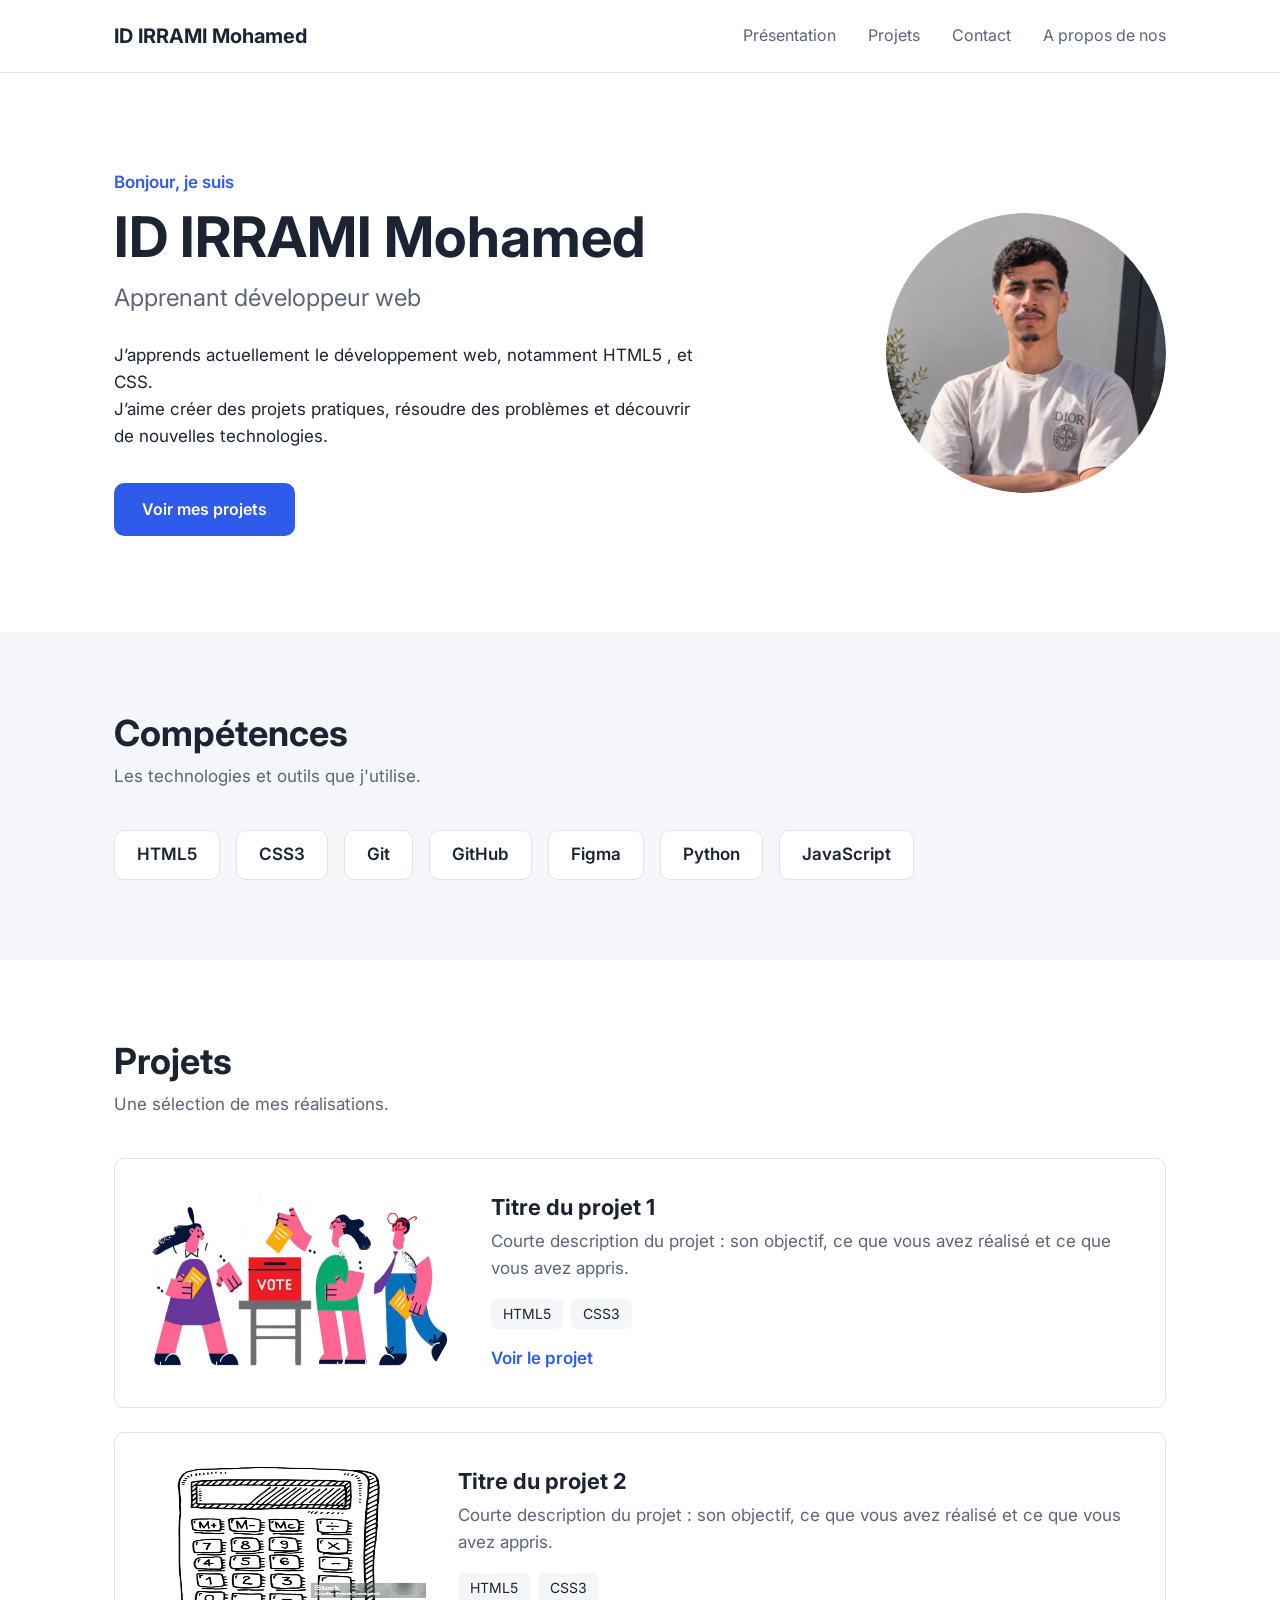
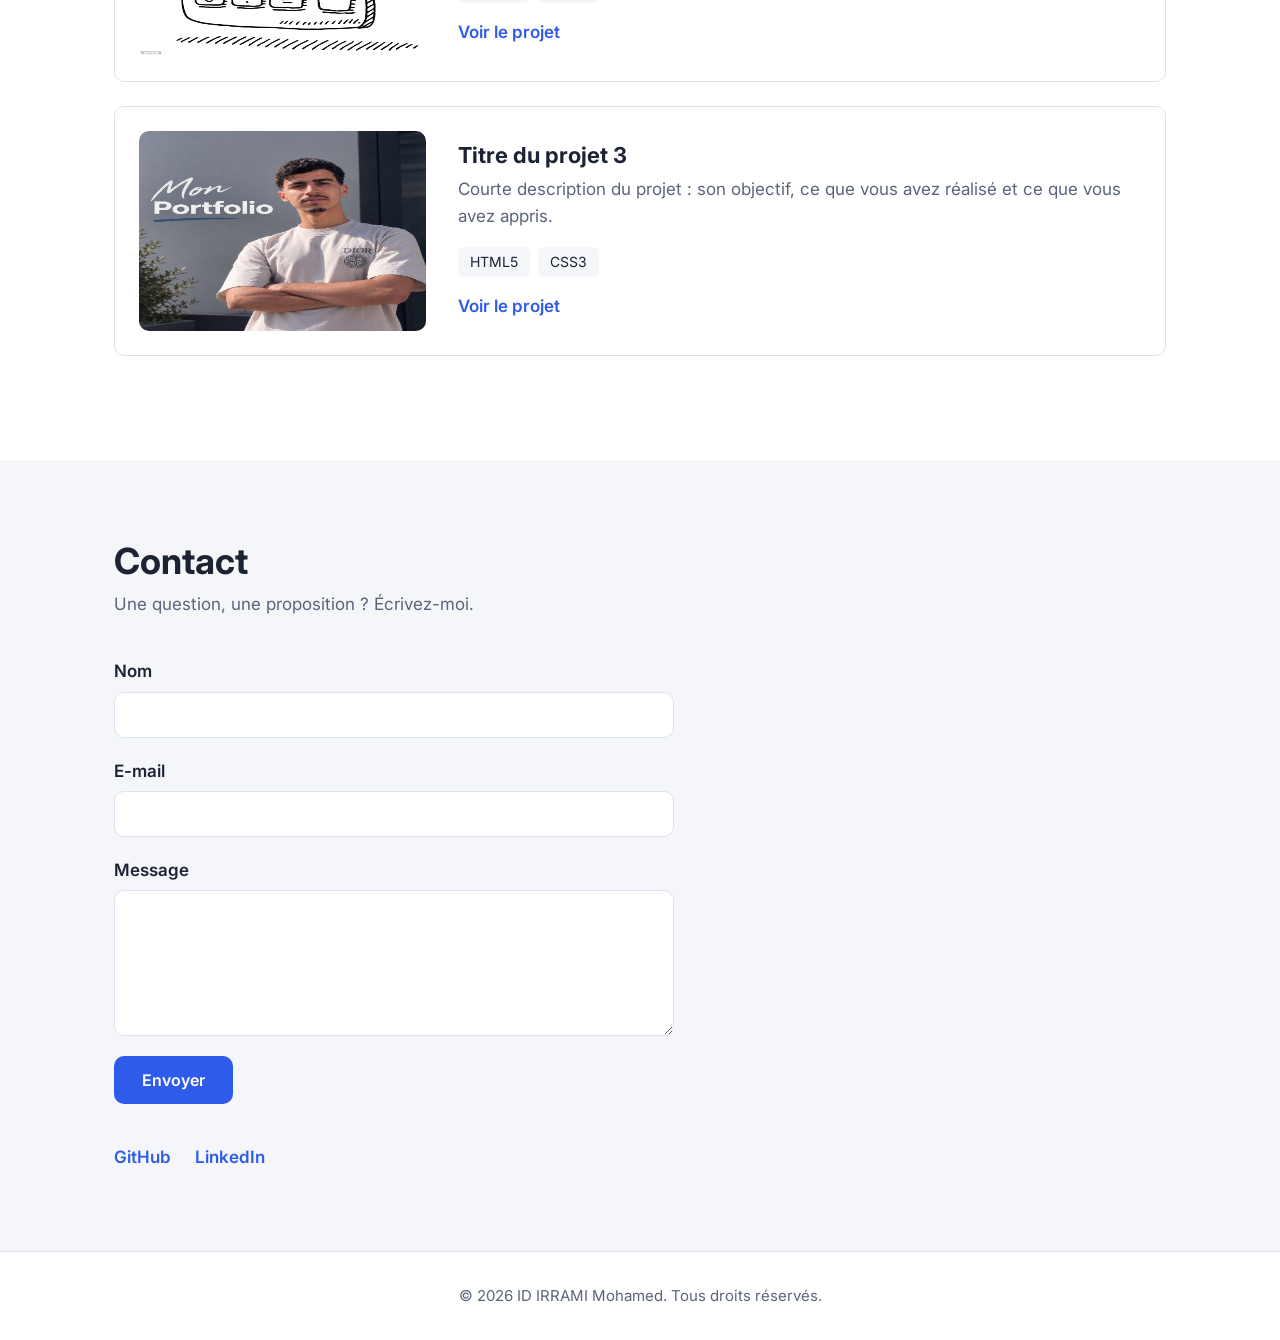
==== site/index.html @ 2b34ba73 "first commit" ====
<!DOCTYPE html>
<html lang="fr">
<head>
  <meta charset="UTF-8">
  <meta name="viewport" content="width=device-width, initial-scale=1.0">
  <meta name="description" content="Portfolio de Prénom Nom, apprenant développeur web.">
  <title>ID IRRAMI Mohamed — Portfolio</title>

  <!-- Police Inter (Google Fonts) -->
  <link rel="preconnect" href="https://fonts.googleapis.com">
  <link rel="preconnect" href="https://fonts.gstatic.com" crossorigin>
  <link href="https://fonts.googleapis.com/css2?family=Inter:wght@400;600;700&amp;display=swap" rel="stylesheet">

  <link rel="stylesheet" href="css/style.css">
</head>
<body>

  <!-- ========== EN-TÊTE ========== -->
  <header class="en-tete">
    <div class="conteneur en-tete__contenu">
      <a class="logo" href="#presentation.html">ID IRRAMI Mohamed</a>
      <nav aria-label="Navigation principale">
        <ul class="menu">
          <li><a href="presentation.html">Présentation</a></li>
          <li><a href="projet.html">Projets</a></li>
          <li><a href="contact.html">Contact</a></li>
          <li><a href="Apropos.html">A propos de nos</a></li>
        </ul>
      </nav>
    </div>
  </header>

  <main>

    <!-- ========== PRÉSENTATION ========== -->
    <section id="presentation" class="presentation">
      <div class="conteneur presentation__contenu">
        <div class="presentation__texte">
          <p class="surtitre">Bonjour, je suis</p>
          <h1>ID IRRAMI Mohamed</h1>
          <p class="metier">Apprenant développeur web</p>
          <p>

J’apprends actuellement le développement web, notamment HTML5 , et CSS. <br>
J’aime créer des projets pratiques, résoudre des problèmes et découvrir de nouvelles technologies.</p>
          <a class="bouton" href="#projets">Voir mes projets</a>
        </div>
        <img class="presentation__photo" src="images/avatar.png" alt="Portrait de Prénom Nom" width="280" height="280">
      </div>
    </section>

    <!-- ========== COMPÉTENCES ========== -->
    <section id="competences" class="section section--claire">
      <div class="conteneur">
        <h2>Compétences</h2>
        <p class="section__intro">Les technologies et outils que j'utilise.</p>
        <ul class="competences">
          <li>HTML5</li>
          <li>CSS3</li>
          <li>Git</li>
          <li>GitHub</li>
          <li>Figma</li>
          <li>Python</li>
          <li>JavaScript</li>
        </ul>
      </div>
    </section>

    <!-- ========== PROJETS ========== -->
    <section id="projets" class="section">
      <div class="conteneur">
        <h2>Projets</h2>
        <p class="section__intro">Une sélection de mes réalisations.</p>

        <div class="projets">

          <article class="projet">
            <img class="projet__image" src="images/projet-1.png" alt="Aperçu du projet 1" width="320" height="200">
            <div class="projet__texte">
              <h3>Titre du projet 1</h3>
              <p>Courte description du projet : son objectif, ce que vous avez réalisé et ce que vous avez appris.</p>
              <ul class="technologies">
                <li>HTML5</li>
                <li>CSS3</li>
              </ul>
              <a class="lien" href="#">Voir le projet</a>
            </div>
          </article>

          <article class="projet">
            <img class="projet__image" src="images/projet-2.png" alt="Aperçu du projet 2" width="320" height="200">
            <div class="projet__texte">
              <h3>Titre du projet 2</h3>
              <p>Courte description du projet : son objectif, ce que vous avez réalisé et ce que vous avez appris.</p>
              <ul class="technologies">
                <li>HTML5</li>
                <li>CSS3</li>
              </ul>
              <a class="lien" href="#">Voir le projet</a>
            </div>
          </article>

          <article class="projet">
            <img class="projet__image" src="images/projet-3.jpeg" alt="Aperçu du projet 3" width="320" height="200">
            <div class="projet__texte">
              <h3>Titre du projet 3</h3>
              <p>Courte description du projet : son objectif, ce que vous avez réalisé et ce que vous avez appris.</p>
              <ul class="technologies">
                <li>HTML5</li>
                <li>CSS3</li>
              </ul>
              <a class="lien" href="#">Voir le projet</a>
            </div>
          </article>

        </div>
      </div>
    </section>

    <!-- ========== CONTACT ========== -->
    <section id="contact" class="section section--claire">
      <div class="conteneur">
        <h2>Contact</h2>
        <p class="section__intro">Une question, une proposition ? Écrivez-moi.</p>

        <form class="formulaire" action="#" method="post">
          <label for="nom">Nom</label>
          <input id="nom" name="nom" type="text">

          <label for="email">E-mail</label>
          <input id="email" name="email" type="text">

          <label for="message">Message</label>
          <textarea id="message" name="message" rows="6"></textarea>

          <button class="bouton" type="submit">Envoyer</button>
        </form>

        <ul class="reseaux">
          <li><a class="lien" href="#">GitHub</a></li>
          <li><a class="lien" href="#">LinkedIn</a></li>
        </ul>
      </div>
    </section>

  </main>

  <!-- ========== PIED DE PAGE ========== -->
  <footer class="pied">
    <div class="conteneur">
      <p>© 2026 ID IRRAMI Mohamed. Tous droits réservés.</p>
    </div>
  </footer>

</body>
</html>
---- site/css/style.css ----
/* ==========================================================
   Portfolio — modèle de départ (une seule page)
   Sommaire :
   1. Variables
   2. Base
   3. En-tête
   4. Présentation
   5. Sections communes
   6. Compétences
   7. Projets
   8. Contact
   9. Pied de page
   ========================================================== */

/* ---------- 1. Variables ---------- */
:root {
  /* Couleurs */
  --couleur-fond: #ffffff;
  --couleur-fond-clair: #f4f6fa;
  --couleur-texte: #1c2333;
  --couleur-texte-doux: #5b6478;
  --couleur-principale: #2f5bea;
  --couleur-bordure: #dde3ec;

  /* Typographie */
  --police: "Inter", Arial, sans-serif;

  /* Mise en page */
  --largeur-max: 1100px;
  --rayon: 10px;
}

/* ---------- 2. Base ---------- */
* {
  box-sizing: border-box;
}

body {
  margin: 0;
  font-family: var(--police);
  font-size: 17px;
  line-height: 1.6;
  color: var(--couleur-texte);
  background-color: var(--couleur-fond);
}

h1,
h2,
h3 {
  margin: 0;
  line-height: 1.2;
}

p {
  margin: 0;
}

ul {
  margin: 0;
  padding: 0;
  list-style: none;
}

a {
  color: inherit;
  text-decoration: none;
}

.conteneur {
  max-width: var(--largeur-max);
  margin: 0 auto;
  padding: 0 24px;
}

.bouton {
  display: inline-block;
  padding: 14px 28px;
  border: none;
  border-radius: var(--rayon);
  font-family: var(--police);
  font-size: 16px;
  font-weight: 600;
  color: #ffffff;
  background-color: var(--couleur-principale);
  cursor: pointer;
}

.lien {
  font-weight: 600;
  color: var(--couleur-principale);
}

/* ---------- 3. En-tête ---------- */
.en-tete {
  border-bottom: 1px solid var(--couleur-bordure);
}

.en-tete__contenu {
  display: flex;
  justify-content: space-between;
  align-items: center;
  height: 72px;
}

.logo {
  font-size: 20px;
  font-weight: 700;
}

.menu {
  display: flex;
  gap: 32px;
}

.menu a {
  font-size: 16px;
  color: var(--couleur-texte-doux);
}

/* ---------- 4. Présentation ---------- */
.presentation {
  padding: 96px 0;
}

.presentation__contenu {
  display: flex;
  justify-content: space-between;
  align-items: center;
  gap: 64px;
}

.presentation__texte {
  max-width: 600px;
}

.surtitre {
  margin-bottom: 8px;
  font-weight: 600;
  color: var(--couleur-principale);
}

.presentation h1 {
  font-size: 56px;
}

.metier {
  margin-top: 8px;
  margin-bottom: 24px;
  font-size: 24px;
  color: var(--couleur-texte-doux);
}

.presentation .bouton {
  margin-top: 32px;
}

.presentation__photo {
  width: 280px;
  height: 280px;
  border-radius: 50%;
}

/* ---------- 5. Sections communes ---------- */
.section {
  padding: 80px 0;
}

.section--claire {
  background-color: var(--couleur-fond-clair);
}

.section h2 {
  font-size: 36px;
}

.section__intro {
  margin-top: 8px;
  margin-bottom: 40px;
  color: var(--couleur-texte-doux);
}

/* ---------- 6. Compétences ---------- */
.competences {
  display: flex;
  gap: 16px;
}

.competences li {
  padding: 10px 22px;
  border: 1px solid var(--couleur-bordure);
  border-radius: var(--rayon);
  font-weight: 600;
  background-color: var(--couleur-fond);
}

/* ---------- 7. Projets ---------- */
/* Les projets sont empilés les uns sous les autres. */
.projet {
  display: flex;
  align-items: center;
  gap: 32px;
  margin-bottom: 24px;
  padding: 24px;
  border: 1px solid var(--couleur-bordure);
  border-radius: var(--rayon);
}

.projet__image {
  width: 320px;
  height: 200px;
  border-radius: var(--rayon);
}

.projet h3 {
  margin-bottom: 8px;
  font-size: 22px;
}

.projet p {
  color: var(--couleur-texte-doux);
}

.technologies {
  display: flex;
  gap: 8px;
  margin-top: 16px;
  margin-bottom: 16px;
}

.technologies li {
  padding: 4px 12px;
  border-radius: 6px;
  font-size: 14px;
  background-color: var(--couleur-fond-clair);
}

/* ---------- 8. Contact ---------- */
.formulaire {
  max-width: 560px;
}

.formulaire label {
  display: block;
  margin-bottom: 6px;
  font-weight: 600;
}

.formulaire input,
.formulaire textarea {
  display: block;
  width: 100%;
  margin-bottom: 20px;
  padding: 12px 14px;
  border: 1px solid var(--couleur-bordure);
  border-radius: var(--rayon);
  font-family: var(--police);
  font-size: 16px;
  color: var(--couleur-texte);
  background-color: var(--couleur-fond);
}

.reseaux {
  display: flex;
  gap: 24px;
  margin-top: 40px;
}

/* ---------- 9. Pied de page ---------- */
.pied {
  padding: 32px 0;
  border-top: 1px solid var(--couleur-bordure);
  font-size: 15px;
  text-align: center;
  color: var(--couleur-texte-doux);
}
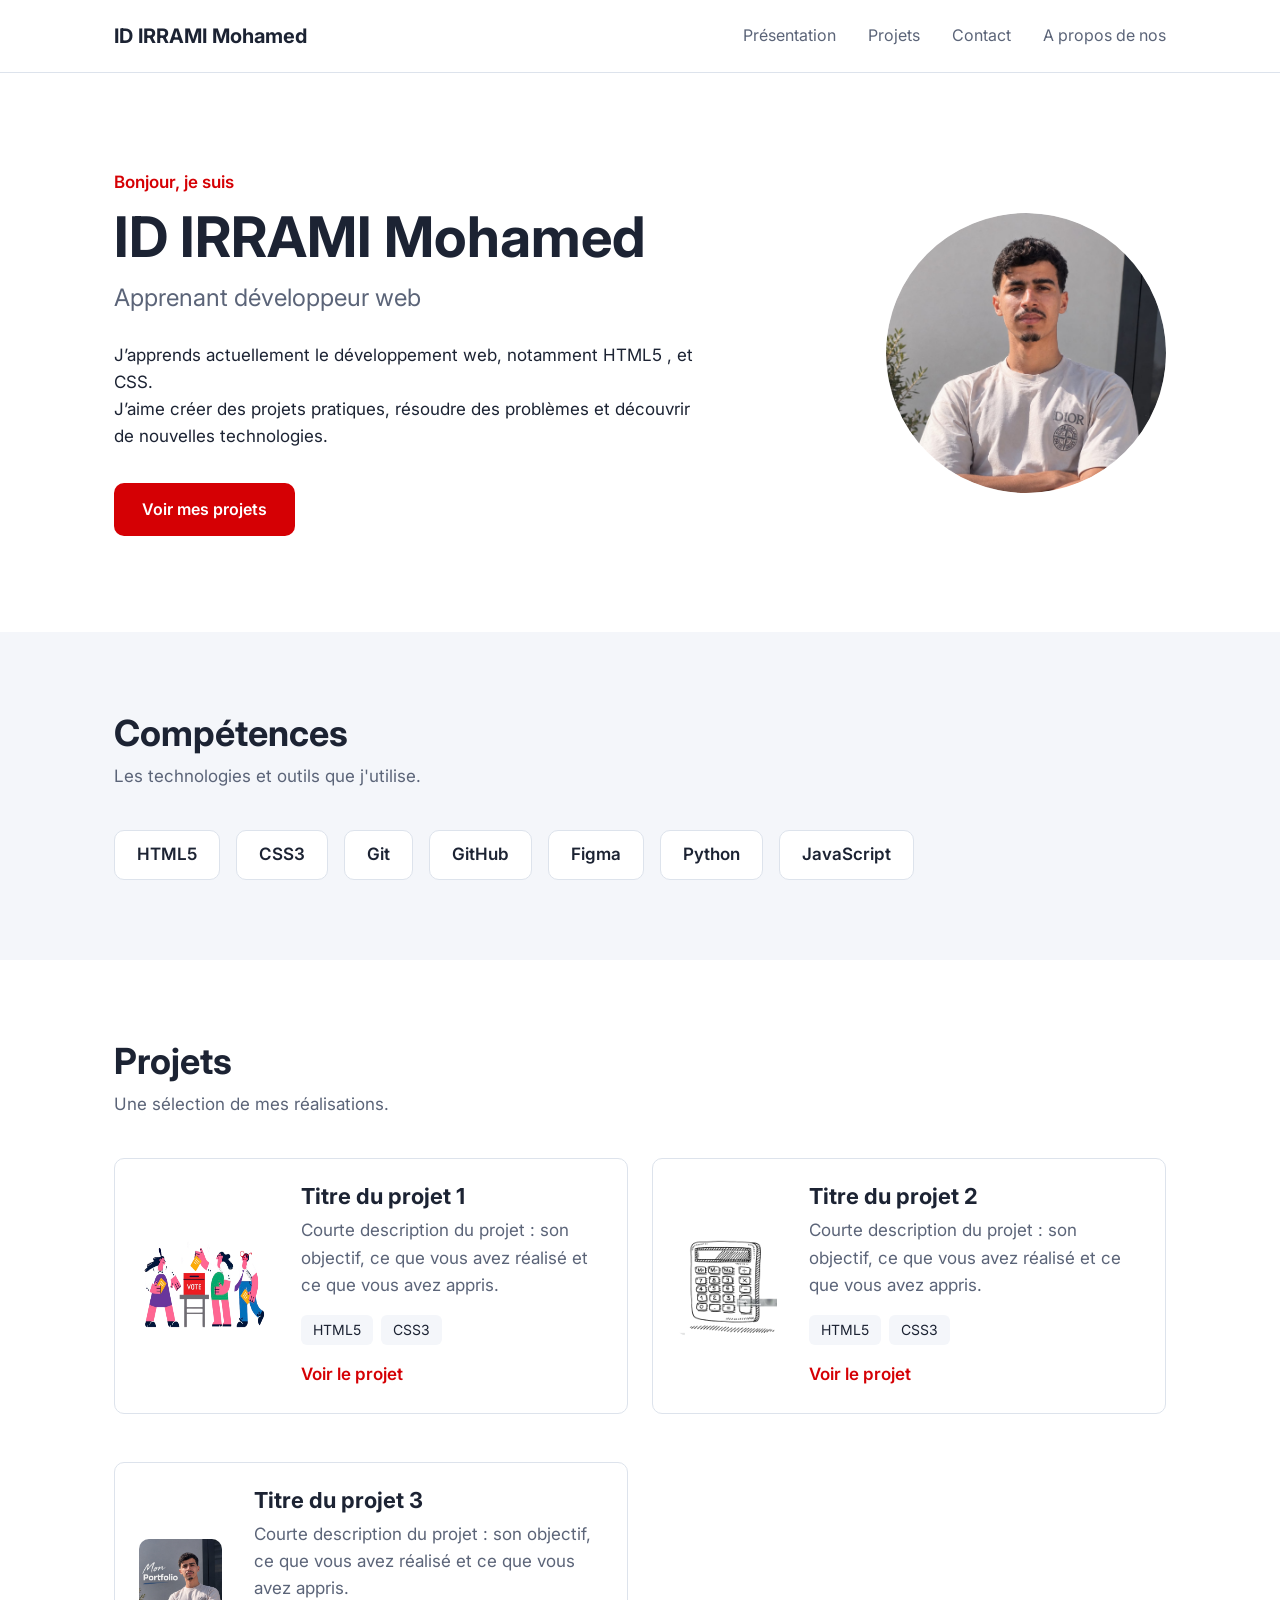
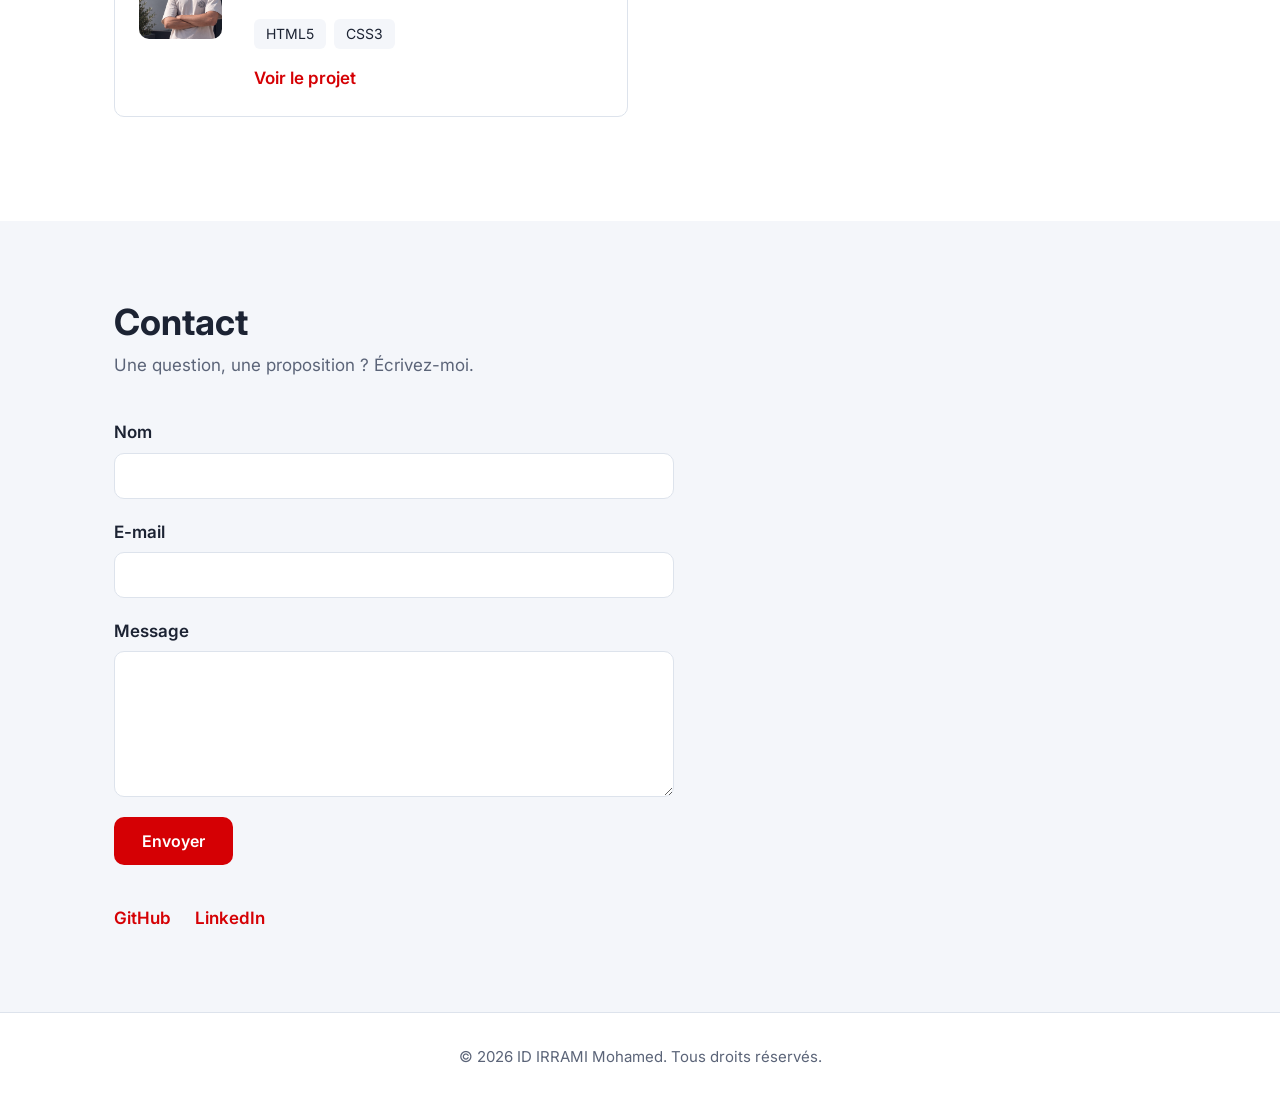
==== commit 68974121: "apres effectuer des changement au niveau de style css , les fichiers html , ajouter le 4ème projet ." ====
--- a/site/index.html
+++ b/site/index.html
@@ -18,7 +18,7 @@
   <!-- ========== EN-TÊTE ========== -->
   <header class="en-tete">
     <div class="conteneur en-tete__contenu">
-      <a class="logo" href="#presentation.html">ID IRRAMI Mohamed</a>
+      <a class="logo" href="presentation.html">ID IRRAMI Mohamed</a>
       <nav aria-label="Navigation principale">
         <ul class="menu">
           <li><a href="presentation.html">Présentation</a></li>
--- a/site/css/style.css
+++ b/site/css/style.css
@@ -19,7 +19,7 @@
   --couleur-fond-clair: #f4f6fa;
   --couleur-texte: #1c2333;
   --couleur-texte-doux: #5b6478;
-  --couleur-principale: #2f5bea;
+  --couleur-principale: #D50004;
   --couleur-bordure: #dde3ec;
 
   /* Typographie */
@@ -195,6 +195,11 @@
 
 /* ---------- 7. Projets ---------- */
 /* Les projets sont empilés les uns sous les autres. */
+.projets{
+    display: grid;
+    grid-template-columns: repeat(2, 1fr) ;
+    gap: 24px;
+}
 .projet {
   display: flex;
   align-items: center;
@@ -206,8 +211,8 @@
 }
 
 .projet__image {
-  width: 320px;
-  height: 200px;
+  width: 130px;
+  height: 100px;
   border-radius: var(--rayon);
 }
 
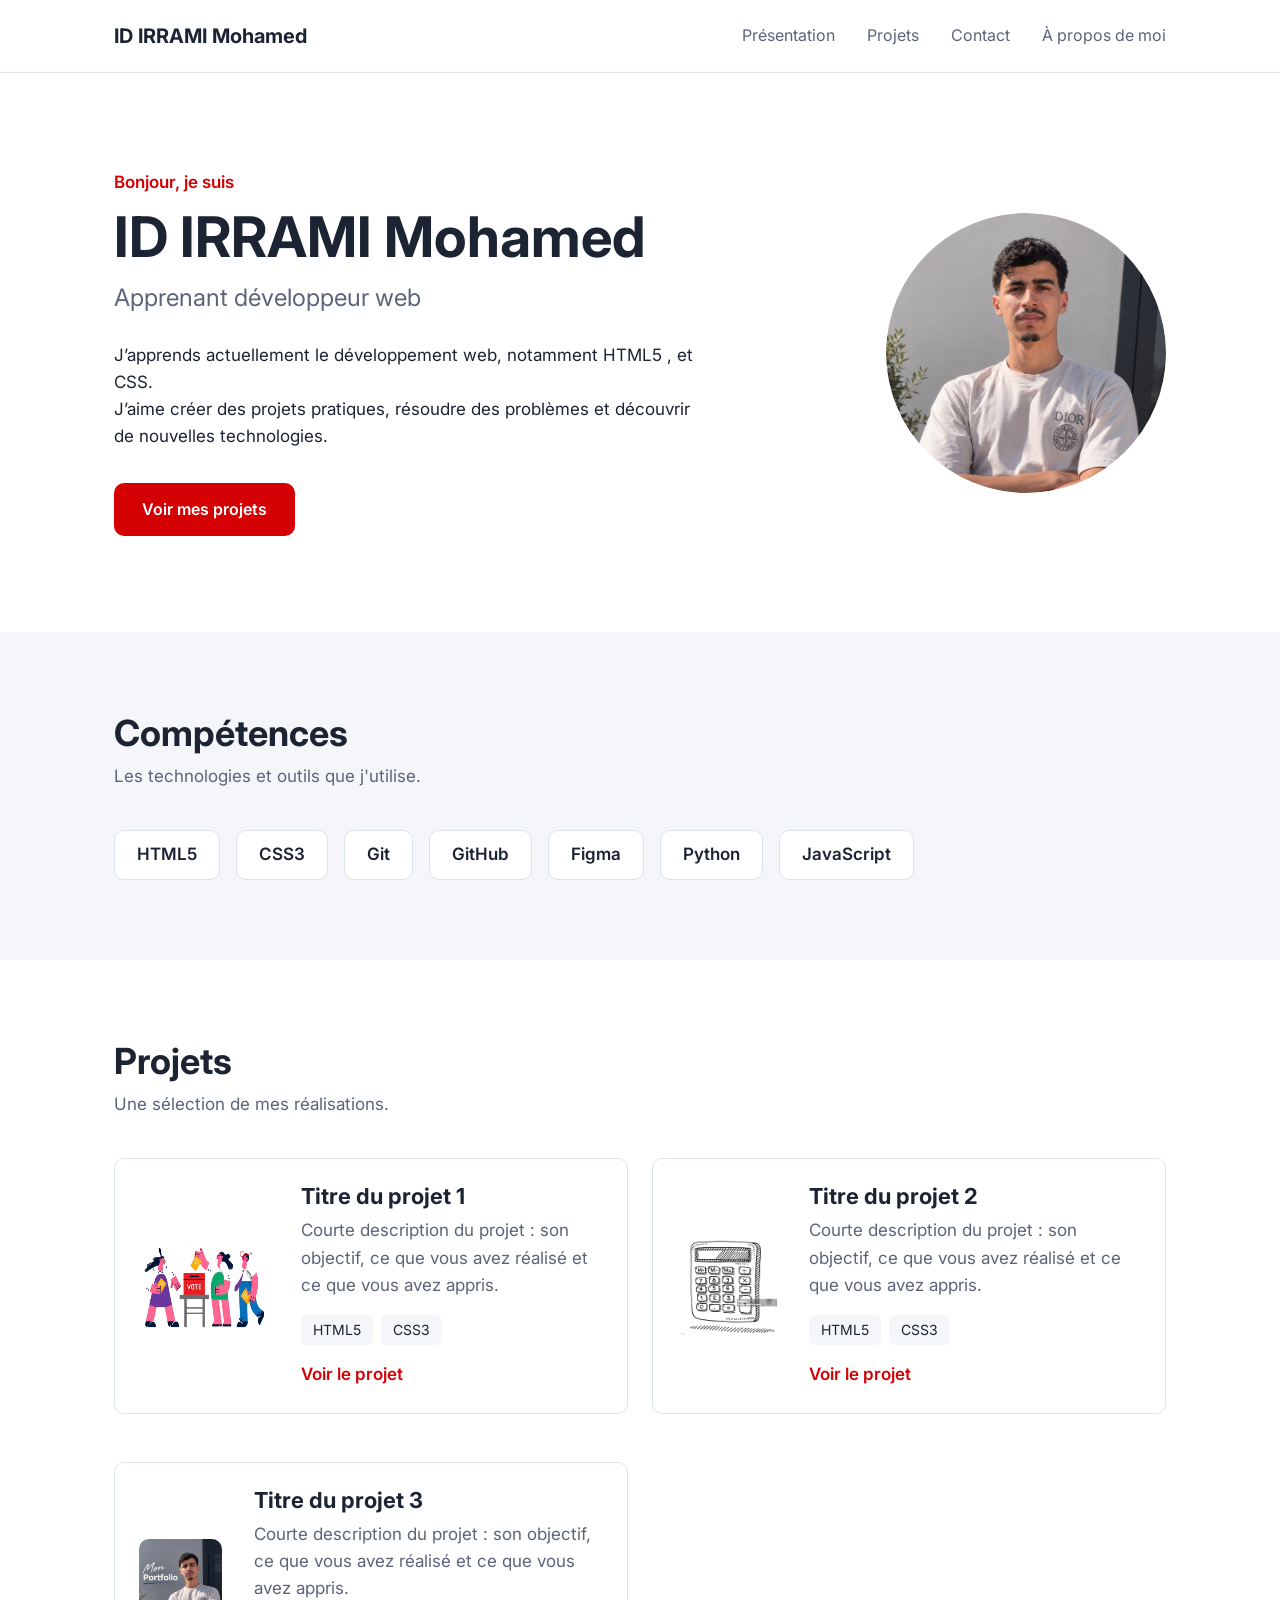
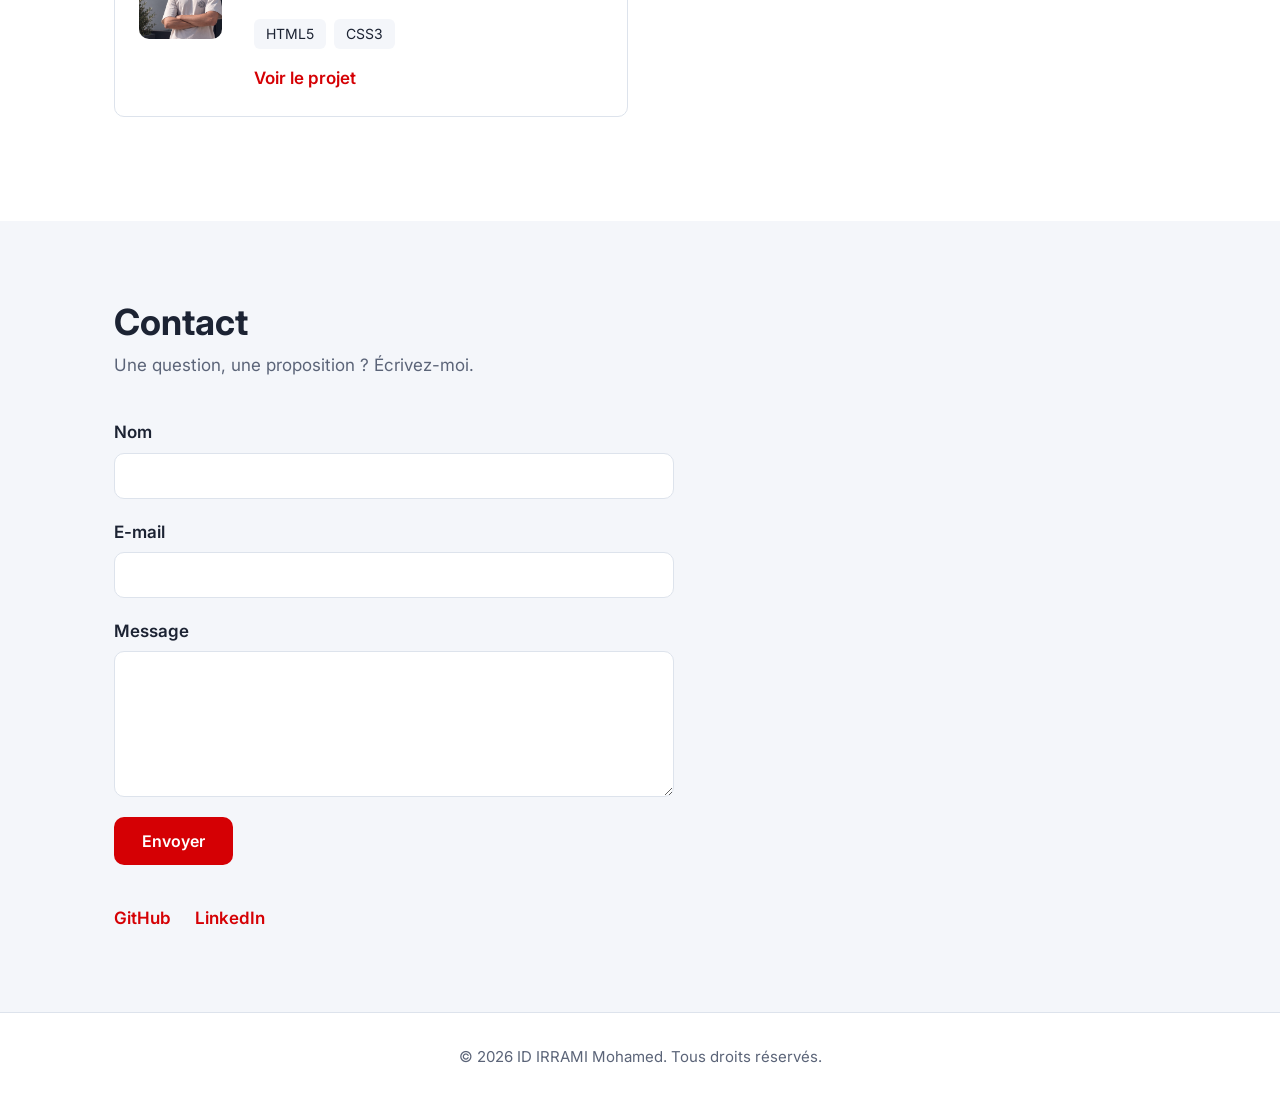
==== commit 788b3e1b: "3ème edit: ajout de sujet en contact, change de couleurs des h1, editer à propos de moi" ====
--- a/site/index.html
+++ b/site/index.html
@@ -24,7 +24,7 @@
           <li><a href="presentation.html">Présentation</a></li>
           <li><a href="projet.html">Projets</a></li>
           <li><a href="contact.html">Contact</a></li>
-          <li><a href="Apropos.html">A propos de nos</a></li>
+          <li><a href="Apropos.html">À propos de moi</a></li>
         </ul>
       </nav>
     </div>
--- a/site/css/style.css
+++ b/site/css/style.css
@@ -278,3 +278,12 @@
   text-align: center;
   color: var(--couleur-texte-doux);
 }
+
+.rouge{
+  color: #D50004
+}
+
+.caractere{
+  color: #B3430F;
+  font-family:  'losevka Charon', 'Arial Narrow', Arial, sans-serif;
+}
